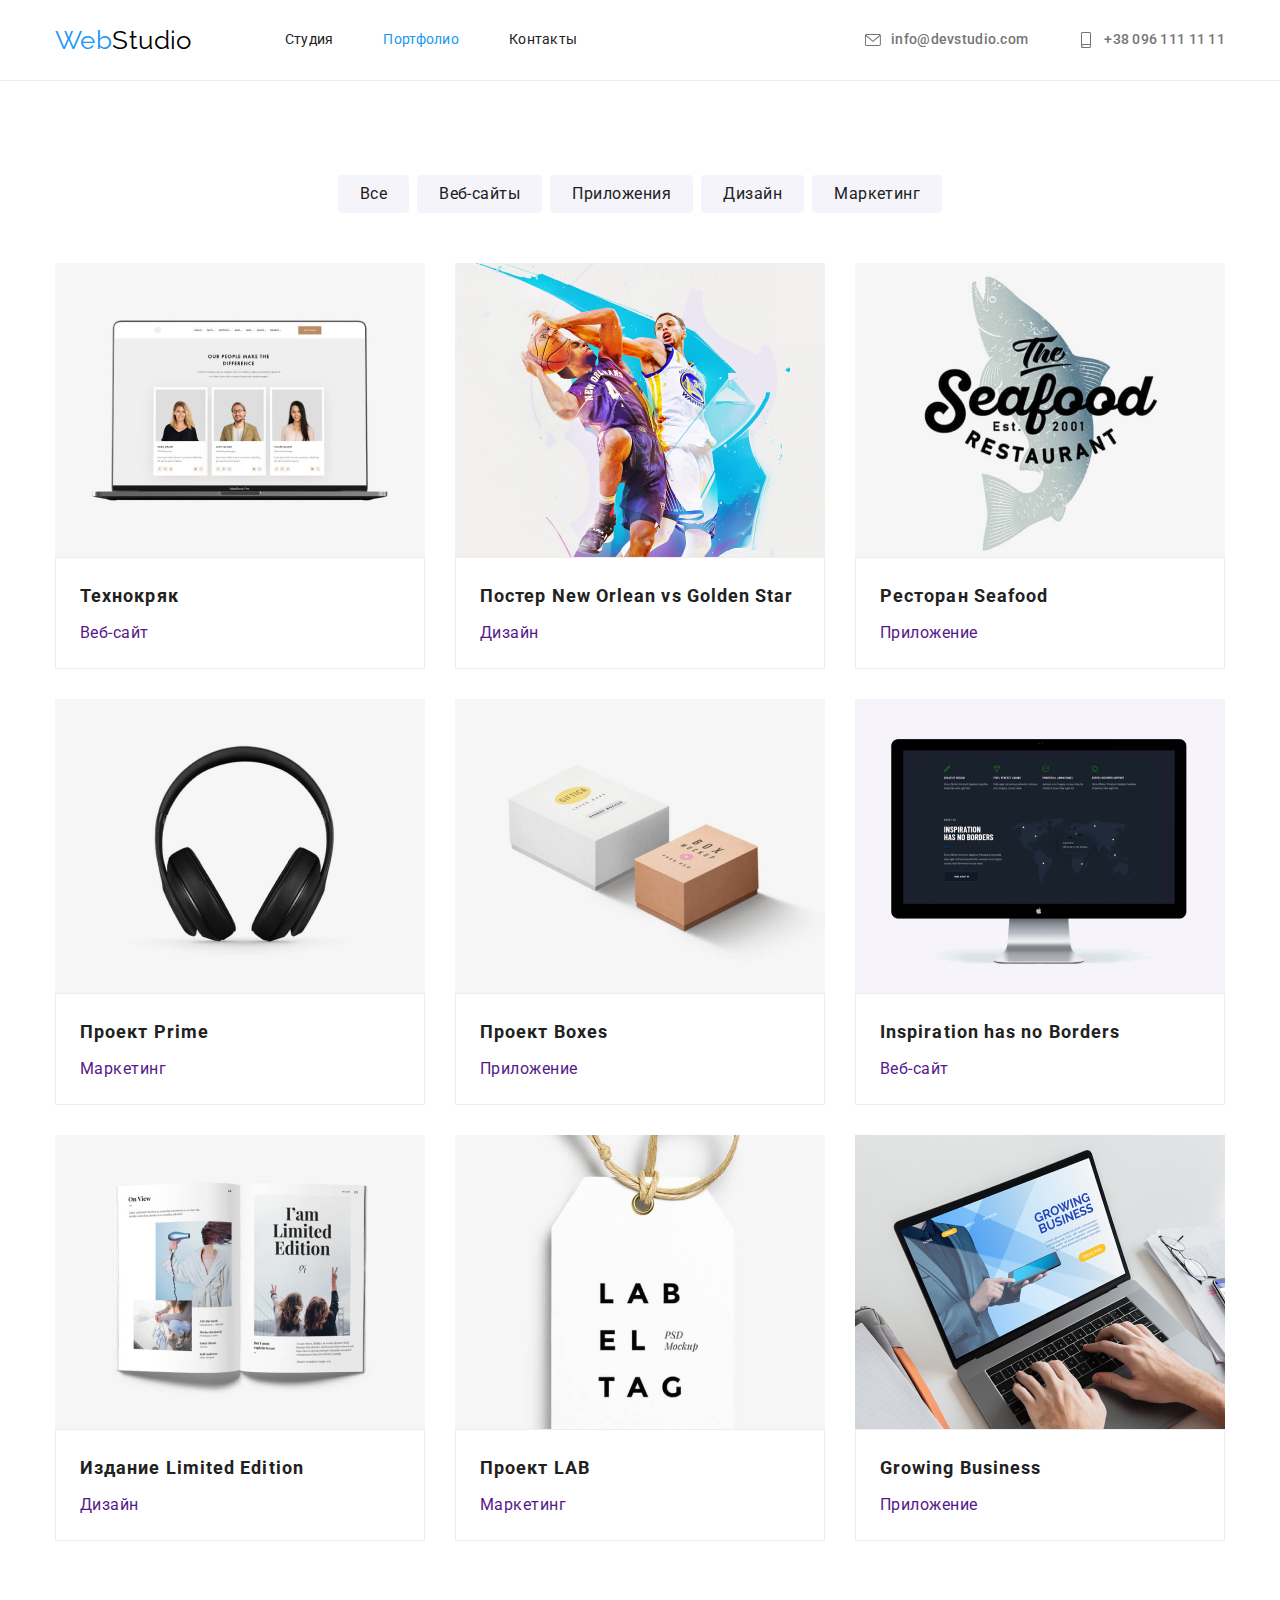
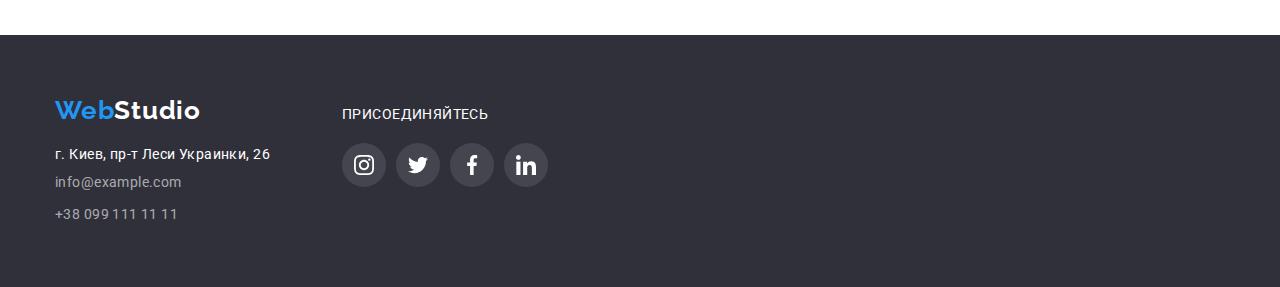
==== portfolio.html @ 4b91f14f "transition, modal, backdrop" ====
<!DOCTYPE html>
<html lang="ru">
<head>
    <meta charset="UTF-8">
    <meta http-equiv="X-UA-Compatible" content="IE=edge">
    <meta name="viewport" content="width=device-width, initial-scale=1.0">
    <title>Portfolio page</title>
    <link rel="preconnect" href="https://fonts.googleapis.com">
    <link rel="preconnect" href="https://fonts.gstatic.com" crossorigin>
    <link href="https://fonts.googleapis.com/css2?family=Raleway:wght@700&family=Roboto:wght@500;700;900&display=swap"
        rel="stylesheet">
    <link rel="stylesheet" href="https://cdnjs.cloudflare.com/ajax/libs/modern-normalize/1.1.0/modern-normalize.min.css" />
    <link rel="stylesheet" href="./css/style.css">
</head>
<body>
  
        <!-- Шапка сайта -->
        <header class="header">
            <div class="container container-header">
                <nav class="navigation">
                    <a href="./index.html" class="logo-header link"><span class="accent">Web</span>Studio</a>
                    <ul class="nav-list list">
                        <li class="nav-item">
                            <a href="./index.html" class="header-link link ">Студия</a>
                        </li>
                        <li class="nav-item">
                            <a href="./portfolio.html" class="header-link link current ">Портфолио</a>
                        </li>
                        <li class="nav-item">
                            <a href="#" class="header-link link">Контакты</a>
                        </li>
                    </ul>
                </nav>
                <ul class="site-contacts list">
                    <li class="site-contacts-item">
                        <a class="contacts-link  link" href="mailto:info@devstudio.com">
                            <svg class="icon mail" width="16" height="16">
                                <use href="./images/design-img/sprite.svg#icon-envelope"></use>
                            </svg>
                            info@devstudio.com</a>
                    </li>
                    <li class="site-contacts-item">
                        <a class="contacts-link  link" href="tel+380961111111">
                            <svg class="icon tel" width="16" height="16">
                                <use href="./images/design-img/sprite.svg#icon-smartphone"></use>
                            </svg>
                            +38 096 111 11 11</a>
                    </li>
                </ul>
            </div>
        </header>
        <main>
            <section class="portfolio-page section">
                <div class="container">
                    <h1 class="visually-hidden">Портфолио</h1>
                    <ul class="filter list">
                        <li class="filter-item">
                            <button class="filter-button" type="button">Все</button>
                        </li>
                        <li class="filter-item" >
                            <button class="filter-button" type="button">Веб-сайты</button>
                        </li>
                        <li class="filter-item">
                            <button class="filter-button" type="button">Приложения</button>
                        </li>
                        <li class="filter-item">
                            <button class="filter-button" type="button"">Дизайн</a>
                        </li>
                        <li class="filter-item">
                            <button class="filter-button" type="button">Маркетинг</button>
                        </li>
                    </ul>
                    <ul class="projects list">
                        <li class="projects-item" >
                            <a href="" class="projects-item-link link">
                                <img src="./images/portfolio-page/img1.jpg" alt="Монитор с изображением главной страницы сайта" 
                                width="370"
                                height="294">
                                <div class="projects-item-description">
                                    <h2 class="projects-title">Технокряк</h2>
                                    <p class="projects-text">Веб-сайт</p>
                                </div>
                            </a>
                        </li>
                        <li class="projects-item">
                            <a href="" class="projects-item-link link">
                                <img src="./images/portfolio-page/img2.jpg" alt="Два баскетболиста борятся за мяч"
                                width="370"
                                height="294">
                                <div class="projects-item-description">
                                    <h2 class="projects-title">Постер New Orlean vs Golden Star</h2>
                                    <p class="projects-text" >Дизайн</p>
                                </div>
                            </a>
                        </li>
                        <li class="projects-item">
                            <a href="" class="projects-item-link link">
                                <img src="./images/portfolio-page/img3.jpg" alt="Логтотип рыбного ресторана"
                                width="370"
                                height="294">
                                <div class="projects-item-description">
                                    <h2 class="projects-title">Ресторан Seafood</h2>
                                    <p class="projects-text">Приложение</p>
                                </div>
                            </a>
                        </li>
                        <li class="projects-item">
                            <a href="" class="projects-item-link link">
                                <img src="./images/portfolio-page/img4.jpg" alt="Наушники"
                                width="370"
                                height="294">
                                <div class="projects-item-description">
                                    <h2 class="projects-title">Проект Prime</h2>
                                    <p class="projects-text">Маркетинг</p>
                                </div>
                            </a>
                        </li>
                        <li class="projects-item">
                            <a href="" class="projects-item-link link">
                                <img src="./images/portfolio-page/img5.jpg" alt="Две закрытые коробки"
                                width="370"
                                height="294">
                                <div class="projects-item-description">
                                    <h2 class="projects-title">Проект Boxes</h2>
                                    <p class="projects-text">Приложение</p>
                                </div>
                            </a>
                        </li>
                        <li class="projects-item">
                            <a href="" class="projects-item-link link">
                                <img src="./images/portfolio-page/img6.jpg" alt="Монитор с открытой страницей сайта"
                                width="370"
                                height="294">
                                <div class="projects-item-description">
                                    <h2 lang="en" class="projects-title">Inspiration has no Borders</h2>
                                    <p class="projects-text" >Веб-сайт</p>
                                </div>
                            </a>
                        </li>
                        <li class="projects-item">
                            <a href="" class="projects-item-link link">
                                <img src="./images/portfolio-page/img7.jpg" alt="Открытый разварот журнала"
                                width="370"
                                height="294">
                                <div class="projects-item-description">
                                    <h2 class="projects-title">Издание Limited Edition</h2>
                                    <p class="projects-text">Дизайн</p>
                                </div>
                            </a>
                        </li>
                        <li class="projects-item">
                            <a href="" class="projects-item-link link">
                                <img src="./images/portfolio-page/img8.jpg" alt="Леибл"
                                width="370"
                                height="294">
                                <div class="projects-item-description">
                                    <h2 class="projects-title">Проект LAB</h2>
                                    <p class="projects-text" >Маркетинг</p>
                                </div>
                            </a>
                        </li>
                        <li class="projects-item">
                            <a href="" class="projects-item-link link">
                                <img src="./images/portfolio-page/img9.jpg" alt="Монитор с открытой страницей обучаещего сайта"
                                width="370"
                                height="294">
                                <div class="projects-item-description">
                                    <h2 lang="en" class="projects-title">Growing Business</h2>
                                    <p class="projects-text">Приложение</p>
                                </div>
                            </a>
                        </li>
                    </ul>    
                </div>
            </section>
        </main>
        
        <!-- Футер -->
        <footer class="footer">
            <div class="container footer-container">
                <div class="address-section">
                    <a href="./index.html " class="footer-logo link"><span class="accent">Web</span>Studio</a>
                    <address class="address list">
                        <ul class="footer-links-list list">
                        <li class="address-item" ><a href="https://www.google.com/maps/d/viewer?msa=0&mid=10uSM3H-mIU3GznYo2szRIEphczw&ll=50.42732700000001%2C30.538092&z=17" 
                            class="footer-link-address link"
                            target="_blank"
                            rel="noreferrer noopener">
                            г. Киев, пр-т Леси Украинки, 26
                            </a>
                        </li>
                        <li class="address-item"><a href="mailto:info@example.com" class="footer-link">info@example.com</a></li>
                        <li class="address-item"><a href="tel:+380991111111" class="footer-link">+38 099 111 11 11</a></li>
                        </ul>
                    </address>
                </div>
    
    
                <div class="social-links-section">
                    <p class="footer-title" >Присоединяйтесь</p>
                <ul class="social-list list">
                    <li class="social-list-item">
                        <a class="footer-social-link" href="">
                            <svg class="icon-footer">
                                <use href="./images/design-img/sprite.svg#icon-instagram"></use>
                            </svg>
                        </a>
                    </li>
                    <li class="social-list-item" >
                        <a class="footer-social-link" href="">
                            <svg class="icon-footer">
                                <use href="./images/design-img/sprite.svg#icon-twitter"></use>
                            </svg>
                        </a>
                    </li>
                    <li class="social-list-item">
                        <a class="footer-social-link" href="">
                            <svg class="icon-footer">
                                <use href="./images/design-img/sprite.svg#icon-facebook"></use>
                            </svg>
                        </a>
                    </li>
                    <li class="social-list-item">
                        <a class="footer-social-link" href="">
                            <svg class="icon-footer">
                                <use href="./images/design-img/sprite.svg#icon-linkedin"> </use>
                            </svg>
                        </a>
                    </li>
                </ul>
            </div>
            </div>
        </footer>
</body>
</html>
---- css/style.css ----
/* цвета фона
основной #E5E5E5;
второстепенный #F5F4FA; 
серый #2F303A; */

/* цвета текста
заглавия #212121;
основной #757575; */

/* акцент #2196F3; */
/* белый #FFFFFF; */

/* футер почта и телефон: rgba(255, 255, 255, 0.6);
 */

:root {
  --primary-text-color: #757575;
  --title-text-color: #212121;
  --accent-color: #2196f3;
  --secondary-bg-color: #e5e5e5;
  --primary-bg-color: #f5f4fa;
  --grey-bg-color: #2f303a;
  --white-color: #ffffff;
}

body {
  /* background-color: var(--primary-bg-color); */
  color: var(--primary-text-color);
  font-family: "Roboto", sans-serif;
  font-size: 14px;
  letter-spacing: 0.03em;
}
img {
  display: block;
}

/* Акцент */
.accent {
  color: var(--accent-color);
}

/* Сброс отступов браузера */
h1, h2, h3, h4, h5, h6 {
  margin-top: 0;
  margin-bottom: 0;
}
ul {
  margin-top: 0;
  margin-bottom: 0;
  padding-left: 0;
}
p {
  margin-top: 0;
  margin-bottom: 0;
}

/* Оформление списков */
.list {
  list-style: none;
}
/* Оформление ссылок */
.link {
  text-decoration: none;
}


.container {
  width: 1200px;
  margin: 0 auto;
  padding-left: 15px;
  padding-right: 15px;
  /* outline: 1px solid tomato; */
}
.section {
  padding-top: 94px;
  padding-bottom: 94px;
}
.container-header {
  display: flex;
}

/* Оформление логотипа в шапке сайта */
.logo-header {
  margin-right: 93px;
  color: #000000;
  font-family: Raleway, sans-serif;
  font-size: 26px;
  line-height: 1.19;
}
.logo-header:hover,
.logo-header:focus {
  color: var(--accent-color);
}
/* Раздел навигации сайта */
.navigation {
  display: flex;
  align-items: center;
}

.site-contacts {
  display: flex;
  margin-left: auto;
}
.nav-list {
  display: flex;
}
.nav-item:not(:last-child) {
margin-right: 50px;
}

.contacts-link {
  display: block;
  padding-top: 32px;
  padding-bottom: 31px;
}


.header {
background-color: var(--white-color);
border-bottom: 1px solid #ececec;
}

.header-link {
  display: block;
  padding-top: 32px;
  padding-bottom: 32px;

  color: var(--title-text-color);
  line-height: 1.14;
  letter-spacing: 0.02em;
}

.header-link:hover,
.header-link:focus {
  color: var(--accent-color);
}
.current {
  color: var(--accent-color);
}
.site-contacts {
  display: flex;
  margin-left: auto;
}

.site-contacts-item:not(:last-child) {
  margin-right: 50px;
  }

.contacts-link {
display: block;
padding-top: 32px;
padding-bottom: 32px;
color: var(--primary-text-color);
text-decoration: none;
font-weight: 500;
font-size: 14px;
line-height: 1.14;
letter-spacing: 0.02em;
display: flex;
align-items: center;
}
.contacts-link.link:hover,
.contacts-link.link:focus {
  color: var(--accent-color);
}
.icon {
  fill: currentColor;
  margin-right: 10px;
}
/* .icon:hover,
.icon:focus {
  fill: #2196f3;
} */
/* .mail {
  width: 16px;
  height: 12px;
}
.tel {
  width: 10px;
  height: 16px;
} */

/* .contacts-link.icon-mail::before {
  display: inline-flex;
  content: "";
  background-image: url(../images/design-img/envelope.svg);
  background-size: contain;
  width: 16px;
  height: 12px;
  margin-right: 10px;
  background-position: center;
}
.contacts-link.icon-tel::before {
  display: inline-block;
  content: "";
  background-image: url(../images/design-img/smartphone.svg);
  background-size: contain;
  width: 10px;
  height: 16px;
  margin-right: 10px;
  background-position: center;
} */


/* Герой */
.hero {
  display: block;
  max-width: 1600px;
  margin-left: auto;
  margin-right: auto;
  background-size: cover;
  background-repeat: no-repeat;
  background-position: center;

  background-color: var(--grey-bg-color);
  background-image: linear-gradient(rgba(47, 48, 58, 0.4), 
  rgba(47, 48, 58, 0.4)),
  url(../images/design-img/Img-min.jpg);

  text-align: center;
  padding-top: 200px;
  padding-bottom: 200px;
}

.hero-title {
  text-align: center;
  max-width: 696px;
  margin-top: 0;
  margin-bottom: 30px;
  margin-left: auto;
  margin-right: auto;

  font-weight: 900;
  color: var(--white-color);
  font-weight: 900;
  font-size: 44px;
  line-height: 1.36;
  letter-spacing: 0.06em;
  text-transform: uppercase;
}

.hero-button {
  display: inline-block;
  text-align: center;
  padding-top: 10px;
  padding-right: 32px;
  padding-bottom: 10px;
  padding-left: 32px;

  color: var(--white-color);
  background-color: #2196f3;
  font-family: roboto;
  font-weight: bold;
  font-size: 16px;
  line-height: 1.87;
  letter-spacing: 0.06em;
  cursor: pointer;
  box-shadow: 0px 4px 4px rgba(0, 0, 0, 0.15);
  border-color: transparent;
border-radius: 4px;
}

.hero-button:hover,
.hero-button:focus {
  color: var(--white-color);
  background-color: #188ce8;
}

/* Наши преимущества */

.section-title {
  margin-bottom: 50px;
  text-align: center;

  color: var(--title-text-color);
  font-weight: 700;
  font-size: 36px;
  line-height: 1.16;
  letter-spacing: 0.03em;
}


.visually-hidden {
  position: absolute;
  width: 1px;
  height: 1px;
  margin: -1px;
  border: 0;
  padding: 0;
  white-space: nowrap;
  clip-path: inset(100%);
  clip: rect(0 0 0 0);
  overflow: hidden;
}

.features {
  padding-top: 94px;
  padding-bottom: 47px;
  background-color:var(--white-color);

}
.features-list {
  display: flex;
  align-items: center;
  flex-wrap: wrap;
  margin-top: -30px;
  margin-left: -30px;
}

.features-item { 
  flex-basis: calc((100% - 120px) / 4);
  margin-left: 30px;
  }

.features-title {
  margin-bottom: 10px;
  color: var(--title-text-color);
  font-weight: 700;
  font-size: 14px;
  line-height: 1.14;
  letter-spacing: 0.03em;
  text-transform: uppercase;
}

.features-text {
line-height: 1.71;
text-align: left;
}

.features-icon {
  width: 70px;
  height: 70px;
}

.features-icon-container {
  display: flex;
  justify-content: center;
  align-items: center;
  width: 270px;
  height: 120px;
  background: #E5E5E5;
  border-radius: 4px;
  border: transparent;
  margin-bottom: 30px;
}

/* Наши работы */

.works {
  padding-top: 47px;
  padding-bottom: 94px;
  background-color:var(--white-color);
  /* outline: 1px solid teal; */
}

.works-list {
  display: flex;
  align-items: center;
  flex-wrap: wrap;
  margin-top: -30px;
  margin-left: -30px;
}

.works-item {
  flex-basis: calc((100% - 90px) / 3);
  margin-top: 30px;  
  margin-left: 30px;
  }

/* Раздел команда */
.team {
  background-color: #e5e5e5;
}

.team-name {
  margin-bottom: 10px;
  color: var(--title-text-color);
  font-weight: 500;
  font-size: 16px;
  line-height: 1.16;
  text-align: center;
  letter-spacing: 0.03em;
}

.team-text {
  font-size: 16px;
  line-height: 1.9;
  text-align: center;
  letter-spacing: 0.03em;
  margin-bottom: 16px;
}

.team-list {
  display: flex;
  align-items: center;
  flex-wrap: wrap;
  margin-top: -30px;
  margin-left: -30px;

}
.team-item-card {
  flex-basis: calc((100% - 120px) / 4);
  margin-top: 30px;  
  margin-left: 30px;
  background: var(--white-color);
  box-shadow: 0px 1px 3px rgba(0, 0, 0, 0.12), 0px 1px 1px rgba(0, 0, 0, 0.14), 0px 2px 1px rgba(0, 0, 0, 0.2);
  border-radius: 0px 0px 4px 4px;
}

.team-description {
  padding-top: 30px;
  padding-bottom: 30px;
}

.masters-socials-list {
  display: flex;
  justify-content: center;
  align-items: center;
}
.master-socials-item:not(:last-child) {
  margin-right: 10px;
}
.master-socials-item {
  width: 44px;
  height: 44px;
}

.master-social-link {
  display: flex;
  align-items: center;
  justify-content: center;
  background-color:var(--white-color);
  width: 100%;
  height: 100%;
  border-radius: 50%;
}

/* .master-social-link:hover .icon-masters-social,
.master-social-link:focus .icon-masters-social {
fill: var(--white-color);
} */
.master-social-link:hover, 
.master-social-link:focus,
.master-social-link:hover .icon-masters-social,
.master-social-link:focus .icon-masters-social {
  background-color: var(--accent-color);
  fill: var(--white-color)
}

/* .team__social-list-link:hover,
.team__social-list-link:focus,
.team__social-list-link:hover .team__social-icon,
.team__social-list-link:hover .team__social-icon {
  fill: var(--primary-background-color);
  background-color: var(--accent-color);
} */

.icon-masters-social {
  fill: #AFB1B8;
  width: 20px;
  height: 20px;
}
/* .icon-masters-social:hover,
.icon-masters-social:focus {
fill:var(--white-color);
} */

/* Наши клиенты */

.clients {
  background-color: var(--white-color);
}

.clients-list {
  display: flex;
  align-items: center;
  flex-wrap: wrap;
  margin-top: -30px;
  margin-left: -30px;
}

.clients-item {
  flex-basis: calc((100% - 180px) / 6);
  margin-top: 30px;  
  margin-left: 30px;
}

.clients-item-link {
  display: flex;
  justify-content: center;
  align-items: center;
  width: 170px;
  height: 92px;
  border: 1px solid #AFB1B8;
  border-radius: 4px;
}

.clients-item-link:hover,
.clients-item-link:focus  {
  border: 1px solid var(--accent-color);
}

.icon-client {
  fill: #afb1b8;
  width: 106px;
  height: 60px;
}

.clients-item-link:hover .icon-client,
.clients-item-link:focus .icon-client {
    fill: #2196f3;
  }


/* Раздел футер */
.footer {
  background-color: var(--grey-bg-color);
  padding-top: 60px;
  padding-bottom: 60px;
}

.footer-container {
  display: flex;
  align-items: baseline;
}

.footer-logo,
.address {
  color: #ffffff;
}

.footer-link-address {
  color: var(--white-color);
}

.footer-logo {
  display: block;
  margin-bottom: 20px;

  font-family: Raleway, sans-serif;
  font-weight: 700;
  font-size: 26px;
  line-height: 1.19;
  letter-spacing: 0.03em;
}

.footer-logo:hover,
.footer-logo:focus {
  color: var(--accent-color);
}

.address {
  font-style: normal;
}

.address-item:not(:last-child) {
margin-bottom: 9px;
}

.footer-link {
  text-decoration: none;
  color: rgba(255, 255, 255, 0.6);
  font-size: 14px;
  line-height: 1.7;
  letter-spacing: 0.03em;
}

.footer-link:hover,
.footer-link:focus {
  color: var(--accent-color);
}

.footer-page .text {
  font-size: 14px;
  line-height: 1.7;
  letter-spacing: 0.03em;
}

.footer-title {
  margin-bottom: 20px;

  color: var(--white-color);
  font-weight: 400;
  font-size: 14px;
  line-height: 1.14;
  letter-spacing: 0.03em;
  text-transform: uppercase;
}

.social-links-section {
  margin-left: 72px;
  /* padding-top: 12px; */
}

.social-list {
  display: flex;
}

.social-list-item {
  margin-right: 10px;
}

.icon-footer {
  fill: var(--white-color);
  width: 20px;
  height:20px
}

.footer-social-link {
  background-color: rgba(255, 255, 255, 0.1);
  width: 44px;
  height: 44px;
  border-radius: 50%;
  display: flex;
  align-items: center;
  justify-content: center;
}

.footer-social-link:hover,
.footer-social-link:focus {
  background-color: var(--accent-color);
}

/* Портфолио */
.portfolio-page {
  background-color: #ffffff ;
}

.filter {
  display: flex;
  justify-content: center;
  padding-bottom: 16px;
  margin-bottom: 34px;
}

.filter-button {
  display: block;
  text-align: center;
  padding: 6px 22px;

font-size: 16px;
line-height: 1.62;
letter-spacing: 0.03em;
cursor: pointer;
color: var(--title-text-color);

border: transparent;
border-radius: 4px;
background-color: var(--primary-bg-color);
}

.filter-button:hover,
.filter-button:focus {
  color: var(--white-color);
  background-color: var(--accent-color);
  box-shadow: 0px 3px 1px rgba(0, 0, 0, 0.1),
    0px 1px 2px rgba(0, 0, 0, 0.08),
    0px 2px 2px rgba(0, 0, 0, 0.12);
}

.filter-item:not(:last-child) {
  margin-right: 8px;
}

.projects-title {
  color: var(--title-text-color);
  font-weight: 700;
  font-size: 18px;
  line-height: 2;
  letter-spacing: 0.06em;
  margin-bottom: 4px;
}

.projects-text {
font-size: 16px;
line-height: 1.87;
letter-spacing: 0.03em;
}

.projects {
  display: flex;
  flex-wrap: wrap;
  margin-left: -30px;
  margin-top: -30px;
}

.projects-item {
  flex-basis: calc((100% - 270px) / 9);
  margin-left: 30px;
  margin-top: 30px;
  /* /* width: 370px;
  margin-right: 30px;
  margin-top: 30px; */
} 


.projects-item:hover,
.projects-item:focus {
  box-shadow: 0px 1px 1px rgba(0, 0, 0, 0.12),
  0px 4px 4px rgba(0, 0, 0, 0.06), 
  1px 4px 6px rgba(0, 0, 0, 0.16);
}
/* .projects-item:nth-child(3n){
  margin-right: 0;
} */
.projects-item-description {
  padding: 20px 24px;
  border: 1px solid #EEEEEE;
}
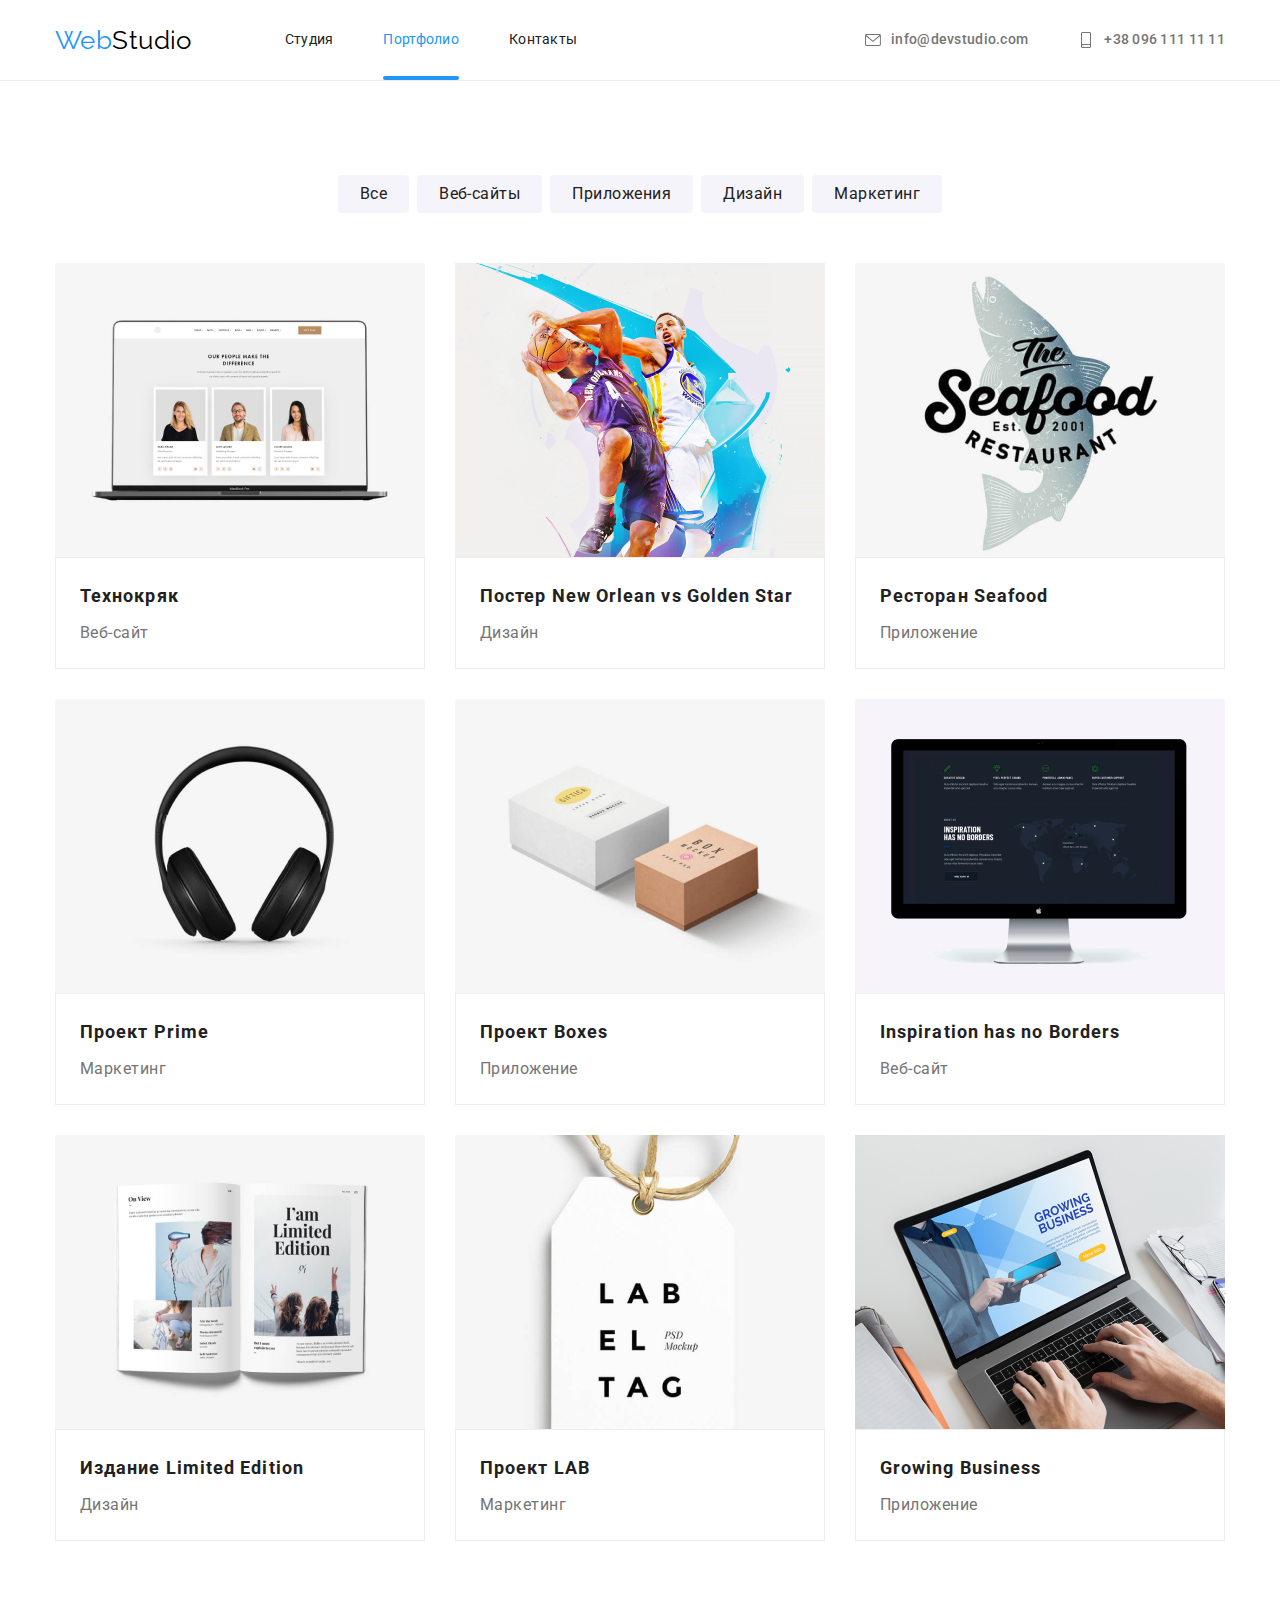
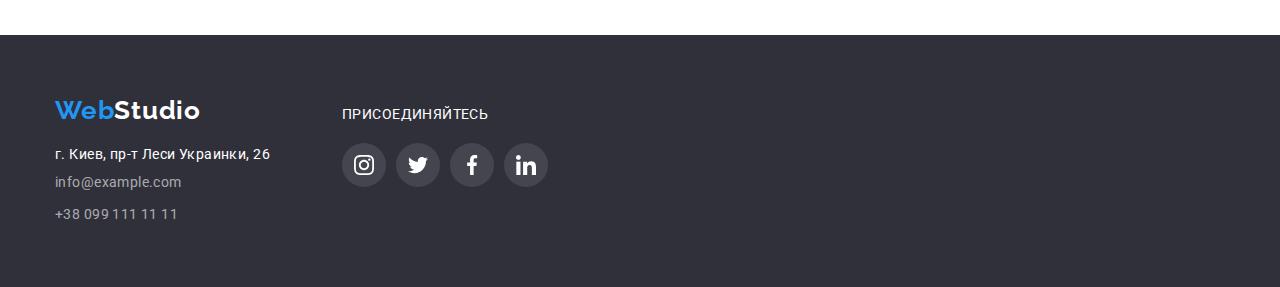
==== commit 6dda7e97: "transition, backdrop, modal window" ====
--- a/portfolio.html
+++ b/portfolio.html
@@ -73,9 +73,14 @@
                     <ul class="projects list">
                         <li class="projects-item" >
                             <a href="" class="projects-item-link link">
-                                <img src="./images/portfolio-page/img1.jpg" alt="Монитор с изображением главной страницы сайта" 
-                                width="370"
-                                height="294">
+                                <div class="projects-item-wrapper">
+                                    <img src="./images/portfolio-page/img1.jpg" alt="Монитор с изображением главной страницы сайта" 
+                                    width="370"
+                                    height="294">
+                                    <p class="projects-overlay">
+                                        Технокряк это современная площадка распространения коронавируса. Компании используют эту платформу для цифрового шпионажа и атак на защищённые сервера конкурентов.
+                                    </p>
+                                </div>
                                 <div class="projects-item-description">
                                     <h2 class="projects-title">Технокряк</h2>
                                     <p class="projects-text">Веб-сайт</p>
@@ -84,9 +89,14 @@
                         </li>
                         <li class="projects-item">
                             <a href="" class="projects-item-link link">
+                                <div class="projects-item-wrapper">
                                 <img src="./images/portfolio-page/img2.jpg" alt="Два баскетболиста борятся за мяч"
                                 width="370"
                                 height="294">
+                                <p class="projects-overlay">
+                                    Lorem ipsum dolor sit amet consectetur adipisicing elit. Quae, ullam.
+                                </p>
+                            </div>
                                 <div class="projects-item-description">
                                     <h2 class="projects-title">Постер New Orlean vs Golden Star</h2>
                                     <p class="projects-text" >Дизайн</p>
@@ -95,9 +105,14 @@
                         </li>
                         <li class="projects-item">
                             <a href="" class="projects-item-link link">
+                                <div class="projects-item-wrapper">
                                 <img src="./images/portfolio-page/img3.jpg" alt="Логтотип рыбного ресторана"
                                 width="370"
                                 height="294">
+                                <p class="projects-overlay">
+                                    Lorem ipsum dolor sit amet consectetur adipisicing elit. Quae, ullam.
+                                </p>
+                            </div>
                                 <div class="projects-item-description">
                                     <h2 class="projects-title">Ресторан Seafood</h2>
                                     <p class="projects-text">Приложение</p>
@@ -106,9 +121,14 @@
                         </li>
                         <li class="projects-item">
                             <a href="" class="projects-item-link link">
-                                <img src="./images/portfolio-page/img4.jpg" alt="Наушники"
-                                width="370"
-                                height="294">
+                                <div class="projects-item-wrapper">
+                                    <img src="./images/portfolio-page/img4.jpg" alt="Наушники"
+                                    width="370"
+                                    height="294">
+                                    <p class="projects-overlay">
+                                        Lorem ipsum dolor sit amet consectetur adipisicing elit. Quae, ullam.
+                                    </p>
+                                </div>
                                 <div class="projects-item-description">
                                     <h2 class="projects-title">Проект Prime</h2>
                                     <p class="projects-text">Маркетинг</p>
@@ -117,9 +137,14 @@
                         </li>
                         <li class="projects-item">
                             <a href="" class="projects-item-link link">
+                                <div class="projects-item-wrapper">
                                 <img src="./images/portfolio-page/img5.jpg" alt="Две закрытые коробки"
                                 width="370"
                                 height="294">
+                                    <p class="projects-overlay">
+                                        Lorem ipsum dolor sit amet consectetur adipisicing elit. Quae, ullam.
+                                    </p>
+                                </div>
                                 <div class="projects-item-description">
                                     <h2 class="projects-title">Проект Boxes</h2>
                                     <p class="projects-text">Приложение</p>
@@ -128,9 +153,14 @@
                         </li>
                         <li class="projects-item">
                             <a href="" class="projects-item-link link">
+                                <div class="projects-item-wrapper">
                                 <img src="./images/portfolio-page/img6.jpg" alt="Монитор с открытой страницей сайта"
                                 width="370"
                                 height="294">
+                                    <p class="projects-overlay">
+                                        Lorem ipsum dolor sit amet consectetur adipisicing elit. Quae, ullam.
+                                    </p>
+                                </div>
                                 <div class="projects-item-description">
                                     <h2 lang="en" class="projects-title">Inspiration has no Borders</h2>
                                     <p class="projects-text" >Веб-сайт</p>
@@ -139,9 +169,14 @@
                         </li>
                         <li class="projects-item">
                             <a href="" class="projects-item-link link">
+                                <div class="projects-item-wrapper">
                                 <img src="./images/portfolio-page/img7.jpg" alt="Открытый разварот журнала"
                                 width="370"
                                 height="294">
+                                    <p class="projects-overlay">
+                                        Lorem ipsum dolor sit amet consectetur adipisicing elit. Quae, ullam.
+                                    </p>
+                                </div>
                                 <div class="projects-item-description">
                                     <h2 class="projects-title">Издание Limited Edition</h2>
                                     <p class="projects-text">Дизайн</p>
@@ -150,9 +185,14 @@
                         </li>
                         <li class="projects-item">
                             <a href="" class="projects-item-link link">
+                                <div class="projects-item-wrapper">
                                 <img src="./images/portfolio-page/img8.jpg" alt="Леибл"
                                 width="370"
                                 height="294">
+                                    <p class="projects-overlay">
+                                        Lorem ipsum dolor sit amet consectetur adipisicing elit. Quae, ullam.
+                                    </p>
+                                </div>
                                 <div class="projects-item-description">
                                     <h2 class="projects-title">Проект LAB</h2>
                                     <p class="projects-text" >Маркетинг</p>
@@ -161,9 +201,14 @@
                         </li>
                         <li class="projects-item">
                             <a href="" class="projects-item-link link">
+                                <div class="projects-item-wrapper">
                                 <img src="./images/portfolio-page/img9.jpg" alt="Монитор с открытой страницей обучаещего сайта"
                                 width="370"
                                 height="294">
+                                    <p class="projects-overlay">
+                                        Lorem ipsum dolor sit amet consectetur adipisicing elit. Quae, ullam.
+                                    </p>
+                                </div>
                                 <div class="projects-item-description">
                                     <h2 lang="en" class="projects-title">Growing Business</h2>
                                     <p class="projects-text">Приложение</p>
--- a/css/style.css
+++ b/css/style.css
@@ -87,10 +87,10 @@
   font-size: 26px;
   line-height: 1.19;
 }
-.logo-header:hover,
+/* .logo-header:hover,
 .logo-header:focus {
   color: var(--accent-color);
-}
+} */
 /* Раздел навигации сайта */
 .navigation {
   display: flex;
@@ -121,6 +121,7 @@
 }
 
 .header-link {
+  position: relative;
   display: block;
   padding-top: 32px;
   padding-bottom: 32px;
@@ -128,6 +129,8 @@
   color: var(--title-text-color);
   line-height: 1.14;
   letter-spacing: 0.02em;
+
+  transition: color 250ms cubic-bezier(0.4, 0, 0.2, 1);
 }
 
 .header-link:hover,
@@ -136,6 +139,18 @@
 }
 .current {
   color: var(--accent-color);
+}
+.current::after {
+  content: "";
+  height: 4px;
+  width: 100%;
+  background-color: var(--accent-color);
+  border-radius: 4px;
+
+  position: absolute;
+  left: 0;
+  bottom: 0;
+
 }
 .site-contacts {
   display: flex;
@@ -158,6 +173,8 @@
 letter-spacing: 0.02em;
 display: flex;
 align-items: center;
+
+transition: color 250ms cubic-bezier(0.4, 0, 0.2, 1);
 }
 .contacts-link.link:hover,
 .contacts-link.link:focus {
@@ -258,11 +275,12 @@
   box-shadow: 0px 4px 4px rgba(0, 0, 0, 0.15);
   border-color: transparent;
 border-radius: 4px;
-}
-
+
+transition: background-color 250ms cubic-bezier(0.4, 0, 0.2, 1);
+}
 .hero-button:hover,
 .hero-button:focus {
-  color: var(--white-color);
+  /* color: var(--white-color); */
   background-color: #188ce8;
 }
 
@@ -367,6 +385,37 @@
   margin-left: 30px;
   }
 
+.works-item-image-wrapper {
+  position: relative;
+
+}
+
+.works-item-text-overlay {
+  display: flex;
+  align-items: center;
+  justify-content: center;
+
+  position: absolute;
+  width: 100%;
+  height: 70px;
+  bottom: 0;
+  left: 0;
+
+
+font-family: Roboto;
+font-style: normal;
+font-weight: 700;
+font-size: 14px;
+line-height: 1.14;
+text-align: center;
+letter-spacing: 0.03em;
+text-transform: uppercase;
+
+color: var(--white-color);
+background-color: rgba(47, 48, 58, 0.8);
+
+}
+
 /* Раздел команда */
 .team {
   background-color: #e5e5e5;
@@ -430,9 +479,12 @@
   align-items: center;
   justify-content: center;
   background-color:var(--white-color);
-  width: 100%;
-  height: 100%;
+  width: 44px;
+  height: 44px;
   border-radius: 50%;
+
+  transition: background-color 250ms cubic-bezier(0.4, 0, 0.2, 1),
+  fill 250ms cubic-bezier(0.4, 0, 0.2, 1);
 }
 
 /* .master-social-link:hover .icon-masters-social,
@@ -459,6 +511,9 @@
   fill: #AFB1B8;
   width: 20px;
   height: 20px;
+
+  transition: background-color 250ms cubic-bezier(0.4, 0, 0.2, 1),
+  fill 250ms cubic-bezier(0.4, 0, 0.2, 1);
 }
 /* .icon-masters-social:hover,
 .icon-masters-social:focus {
@@ -493,22 +548,34 @@
   height: 92px;
   border: 1px solid #AFB1B8;
   border-radius: 4px;
+
+  transition: border 250ms cubic-bezier(0.4, 0, 0.2, 1),
+  fill 250ms cubic-bezier(0.4, 0, 0.2, 1);
 }
 
 .clients-item-link:hover,
 .clients-item-link:focus  {
   border: 1px solid var(--accent-color);
+
+  transition: border 250ms cubic-bezier(0.4, 0, 0.2, 1),
+  fill 250ms cubic-bezier(0.4, 0, 0.2, 1);
 }
 
 .icon-client {
   fill: #afb1b8;
   width: 106px;
   height: 60px;
+
+  transition: border 250ms cubic-bezier(0.4, 0, 0.2, 1),
+  fill 250ms cubic-bezier(0.4, 0, 0.2, 1);
 }
 
 .clients-item-link:hover .icon-client,
 .clients-item-link:focus .icon-client {
     fill: #2196f3;
+
+    transition: border 250ms cubic-bezier(0.4, 0, 0.2, 1),
+    fill 250ms cubic-bezier(0.4, 0, 0.2, 1);
   }
 
 
@@ -543,11 +610,11 @@
   line-height: 1.19;
   letter-spacing: 0.03em;
 }
-
+/* 
 .footer-logo:hover,
 .footer-logo:focus {
   color: var(--accent-color);
-}
+} */
 
 .address {
   font-style: normal;
@@ -563,11 +630,15 @@
   font-size: 14px;
   line-height: 1.7;
   letter-spacing: 0.03em;
+
+  transition: color 250ms cubic-bezier(0.4, 0, 0.2, 1);
 }
 
 .footer-link:hover,
 .footer-link:focus {
   color: var(--accent-color);
+
+  transition: color 250ms cubic-bezier(0.4, 0, 0.2, 1);
 }
 
 .footer-page .text {
@@ -614,11 +685,15 @@
   display: flex;
   align-items: center;
   justify-content: center;
+
+  transition: background-color 250ms cubic-bezier(0.4, 0, 0.2, 1);
 }
 
 .footer-social-link:hover,
 .footer-social-link:focus {
   background-color: var(--accent-color);
+
+  transition: background-color 250ms cubic-bezier(0.4, 0, 0.2, 1);
 }
 
 /* Портфолио */
@@ -644,9 +719,13 @@
 cursor: pointer;
 color: var(--title-text-color);
 
-border: transparent;
+border: none;
 border-radius: 4px;
 background-color: var(--primary-bg-color);
+
+transition: color 250ms cubic-bezier(0.4, 0, 0.2, 1),
+background-color 250ms cubic-bezier(0.4, 0, 0.2, 1),
+box-shadow 250ms cubic-bezier(0.4, 0, 0.2, 1);
 }
 
 .filter-button:hover,
@@ -656,6 +735,10 @@
   box-shadow: 0px 3px 1px rgba(0, 0, 0, 0.1),
     0px 1px 2px rgba(0, 0, 0, 0.08),
     0px 2px 2px rgba(0, 0, 0, 0.12);
+
+  transition: color 250ms cubic-bezier(0.4, 0, 0.2, 1),
+              background-color 250ms cubic-bezier(0.4, 0, 0.2, 1),
+              box-shadow 250ms cubic-bezier(0.4, 0, 0.2, 1);
 }
 
 .filter-item:not(:last-child) {
@@ -675,6 +758,11 @@
 font-size: 16px;
 line-height: 1.87;
 letter-spacing: 0.03em;
+
+font-family: Roboto;
+font-style: normal;
+font-weight: normal;
+color: var(--primary-text-color);
 }
 
 .projects {
@@ -691,6 +779,8 @@
   /* /* width: 370px;
   margin-right: 30px;
   margin-top: 30px; */
+
+  transition: box-shadow 250ms cubic-bezier(0.4, 0, 0.2, 1);
 } 
 
 
@@ -699,6 +789,8 @@
   box-shadow: 0px 1px 1px rgba(0, 0, 0, 0.12),
   0px 4px 4px rgba(0, 0, 0, 0.06), 
   1px 4px 6px rgba(0, 0, 0, 0.16);
+
+  transition: box-shadow 250ms cubic-bezier(0.4, 0, 0.2, 1);
 }
 /* .projects-item:nth-child(3n){
   margin-right: 0;
@@ -708,4 +800,88 @@
   border: 1px solid #EEEEEE;
 }
 
-
+.projects-item-wrapper {
+  overflow: hidden;
+  position: relative;
+}
+.projects-overlay{
+  display: flex;
+  align-items: center;
+  justify-content: center;
+
+  position: absolute;
+  width: 100%;
+  height: 100%;
+  top: 0;
+  left: 0;
+  font-size: 18px;
+  line-height: 1.56;
+  letter-spacing: 0.03em;
+  font-family: Roboto;
+  font-style: normal;
+  font-weight: normal;
+  padding: 63px 24px;
+  
+  color: var(--white-color);
+  background-color: rgba(33, 150, 243, 0.9); 
+
+  transition: transform 250ms cubic-bezier(0.4, 0, 0.2, 1);
+  transform: translateY(100%);
+}
+.projects-item:hover .projects-overlay,
+.projects-item:focus .projects-overlay {
+  transform: translateY(0);
+}
+
+
+/* Модальное окно */ 
+
+.backdrop {
+  position: fixed;
+  height: 100vh;
+  width: 100vw;
+  background-color: rgba(0, 0, 0, 0.2);
+  top: 0;
+  left: 0;
+  transition: opacity 250ms cubic-bezier(0.4, 0, 0.2, 1),
+  visibility 250ms cubic-bezier(0.4, 0, 0.2, 1);
+}
+.backdrop.is-hidden {
+  opacity: 0;
+  pointer-events: none;
+  visibility: hidden;
+
+}
+
+.modal {
+  position: absolute;
+  width: 528px;
+  height: 581px;
+  background: var(--white-color);
+  box-shadow: 0px 1px 3px rgba(0, 0, 0, 0.12), 0px 1px 1px rgba(0, 0, 0, 0.14), 0px 2px 1px rgba(0, 0, 0, 0.2);
+  border-radius: 4px;
+  left: 50%;
+  top: 50%;
+  transform: translate(-50%, -50%);
+  opacity: 1;
+}
+
+.btn-close {
+  width: 30px;
+  height: 30px;
+  border: 1px solid rgba(0, 0, 0, 0,1);
+  background-color: unset;
+  border-radius: 50%;
+  position: absolute;
+  right: 8px;
+  top: 8px;
+  display: flex;
+  align-items: center;
+  justify-content: center;
+  cursor: pointer;
+
+}
+.icon-btn-close{
+  fill: #000000;
+}
+
